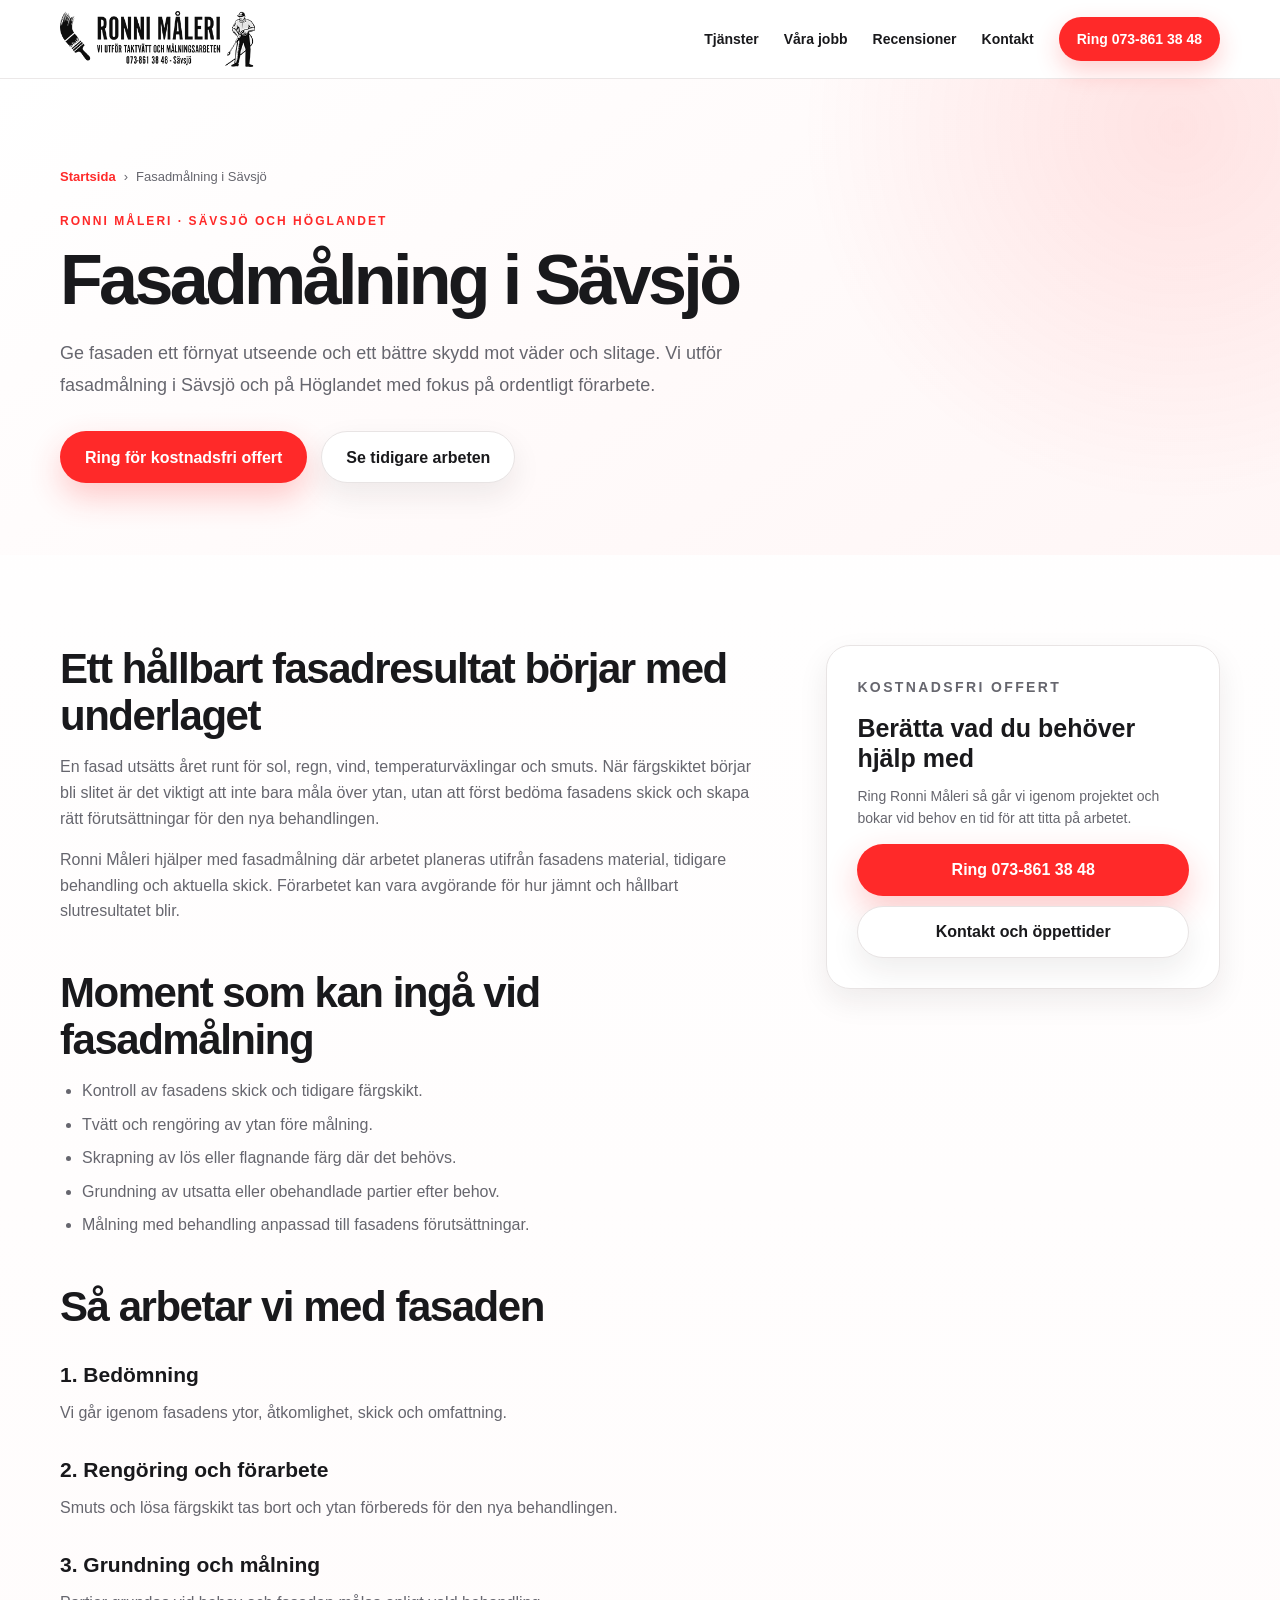
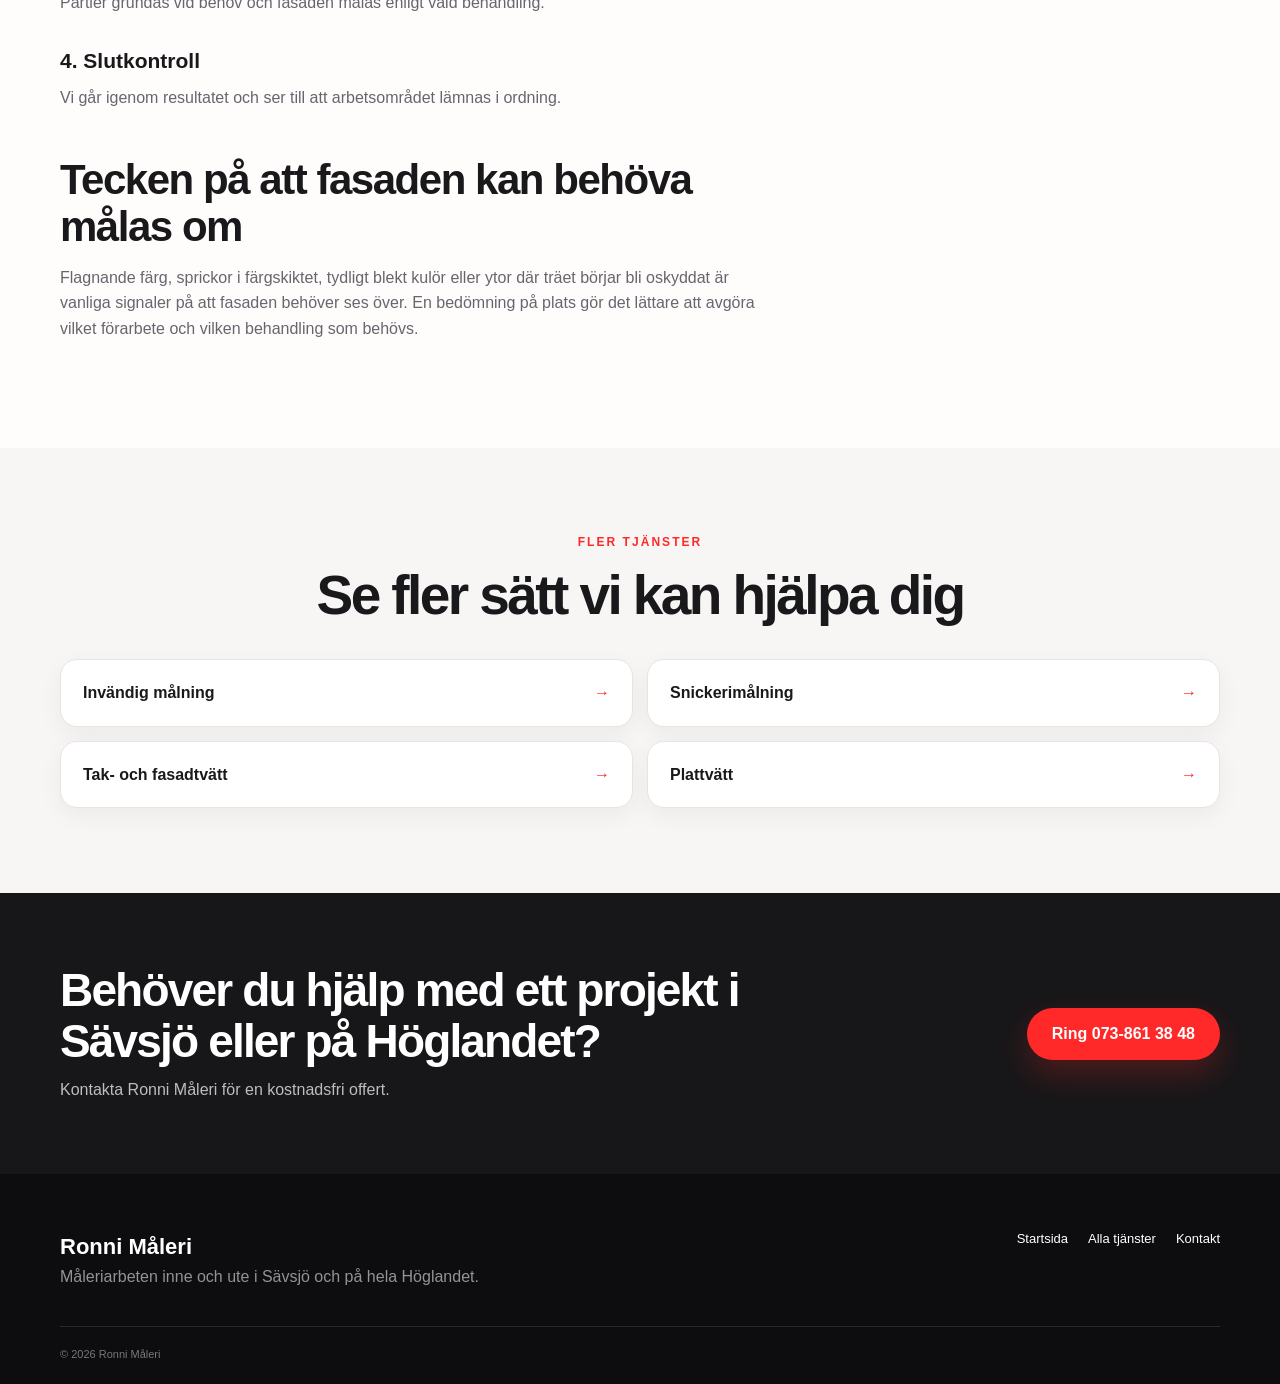
==== fasadmalning/index.html @ f9084029 "Add files via upload" ====
<!DOCTYPE html>
<html lang="sv">
<head>
  <meta charset="UTF-8">
  <meta name="viewport" content="width=device-width, initial-scale=1.0">
  <title>Fasadmålning i Sävsjö | Ronni Måleri</title>
  <meta name="description" content="Fasadmålning i Sävsjö och på Höglandet. Ronni Måleri hjälper med tvätt, skrapning, grundning och målning av fasader. Kontakta oss för gratis offert.">
  <link rel="canonical" href="https://ronnimaleri.se/fasadmalning/">
  <meta name="theme-color" content="#FF2929">
  <meta property="og:type" content="website">
  <meta property="og:locale" content="sv_SE">
  <meta property="og:title" content="Fasadmålning i Sävsjö | Ronni Måleri">
  <meta property="og:description" content="Fasadmålning i Sävsjö och på Höglandet. Ronni Måleri hjälper med tvätt, skrapning, grundning och målning av fasader. Kontakta oss för gratis offert.">
  <meta property="og:url" content="https://ronnimaleri.se/fasadmalning/">
  <link rel="icon" href="/favicon.svg" type="image/svg+xml">
  <link rel="shortcut icon" href="/favicon.svg">
  <link rel="stylesheet" href="/styles.css">

  <script type="application/ld+json">
  {
    "@context": "https://schema.org",
    "@graph": [
      {
        "@type": "HousePainter",
        "@id": "https://ronnimaleri.se/#business",
        "name": "Ronni Måleri",
        "url": "https://ronnimaleri.se/",
        "telephone": "+46738613848",
        "address": {
          "@type": "PostalAddress",
          "streetAddress": "Sandsjövägen 4",
          "postalCode": "576 36",
          "addressLocality": "Sävsjö",
          "addressCountry": "SE"
        }
      },
      {
        "@type": "BreadcrumbList",
        "itemListElement": [
          {"@type": "ListItem", "position": 1, "name": "Startsida", "item": "https://ronnimaleri.se/"},
          {"@type": "ListItem", "position": 2, "name": "Fasadmålning i Sävsjö", "item": "https://ronnimaleri.se/fasadmalning/"}
        ]
      }
    ]
  }
  </script>
</head>
<body class="service-page">
  <header class="header">
    <div class="container nav">
      <a class="logo" href="/" aria-label="Ronni Måleri startsida"><img src="/logo.png" alt="Ronni Måleri logotyp"></a>
      <button class="menu-button" type="button" aria-label="Öppna meny" aria-expanded="false"><span></span><span></span><span></span></button>
      <nav class="menu" aria-label="Huvudmeny">
        <a href="/#tjanster">Tjänster</a>
        <a href="/#galleri">Våra jobb</a>
        <a href="/#recensioner">Recensioner</a>
        <a href="/#kontakt">Kontakt</a>
        <a class="nav-button" href="tel:+46738613848">Ring 073-861 38 48</a>
      </nav>
    </div>
  </header>

  <main>
    <section class="service-hero">
      <div class="container">
        <nav class="breadcrumbs" aria-label="Brödsmulor"><a href="/">Startsida</a><span>›</span><span>Fasadmålning i Sävsjö</span></nav>
        <p class="overline">Ronni Måleri · Sävsjö och Höglandet</p>
        <h1>Fasadmålning i Sävsjö</h1>
        <p class="lead">Ge fasaden ett förnyat utseende och ett bättre skydd mot väder och slitage. Vi utför fasadmålning i Sävsjö och på Höglandet med fokus på ordentligt förarbete.</p>
        <div class="service-hero-actions">
          <a class="button primary" href="tel:+46738613848">Ring för kostnadsfri offert</a>
          <a class="button secondary" href="/#galleri">Se tidigare arbeten</a>
        </div>
      </div>
    </section>

    <section class="service-content">
      <div class="container service-content-grid">
        <article class="service-article">
          <h2>Ett hållbart fasadresultat börjar med underlaget</h2>
          <p>En fasad utsätts året runt för sol, regn, vind, temperaturväxlingar och smuts. När färgskiktet börjar bli slitet är det viktigt att inte bara måla över ytan, utan att först bedöma fasadens skick och skapa rätt förutsättningar för den nya behandlingen.</p><p>Ronni Måleri hjälper med fasadmålning där arbetet planeras utifrån fasadens material, tidigare behandling och aktuella skick. Förarbetet kan vara avgörande för hur jämnt och hållbart slutresultatet blir.</p>

          <h2>Moment som kan ingå vid fasadmålning</h2>
          <ul><li>Kontroll av fasadens skick och tidigare färgskikt.</li><li>Tvätt och rengöring av ytan före målning.</li><li>Skrapning av lös eller flagnande färg där det behövs.</li><li>Grundning av utsatta eller obehandlade partier efter behov.</li><li>Målning med behandling anpassad till fasadens förutsättningar.</li></ul>

          <h2>Så arbetar vi med fasaden</h2>
          <h3>1. Bedömning</h3><p>Vi går igenom fasadens ytor, åtkomlighet, skick och omfattning.</p><h3>2. Rengöring och förarbete</h3><p>Smuts och lösa färgskikt tas bort och ytan förbereds för den nya behandlingen.</p><h3>3. Grundning och målning</h3><p>Partier grundas vid behov och fasaden målas enligt vald behandling.</p><h3>4. Slutkontroll</h3><p>Vi går igenom resultatet och ser till att arbetsområdet lämnas i ordning.</p>

          <h2>Tecken på att fasaden kan behöva målas om</h2>
          <p>Flagnande färg, sprickor i färgskiktet, tydligt blekt kulör eller ytor där träet börjar bli oskyddat är vanliga signaler på att fasaden behöver ses över. En bedömning på plats gör det lättare att avgöra vilket förarbete och vilken behandling som behövs.</p>
        </article>

        <aside class="service-aside">
          <p class="overline">Kostnadsfri offert</p>
          <h2>Berätta vad du behöver hjälp med</h2>
          <p>Ring Ronni Måleri så går vi igenom projektet och bokar vid behov en tid för att titta på arbetet.</p>
          <a class="button primary full" href="tel:+46738613848">Ring 073-861 38 48</a>
          <a class="button secondary full" href="/#kontakt">Kontakt och öppettider</a>
        </aside>
      </div>
    </section>

    <section class="related-services">
      <div class="container">
        <div class="section-heading">
          <p class="overline">Fler tjänster</p>
          <h2>Se fler sätt vi kan hjälpa dig</h2>
        </div>
        <div class="related-grid"><a class="related-link" href="/invandig-malning/"><span>Invändig målning</span><span>→</span></a><a class="related-link" href="/snickerimalning/"><span>Snickerimålning</span><span>→</span></a><a class="related-link" href="/tak-fasadtvatt/"><span>Tak- och fasadtvätt</span><span>→</span></a><a class="related-link" href="/plattvatt/"><span>Plattvätt</span><span>→</span></a></div>
      </div>
    </section>

    <section class="service-contact-strip">
      <div class="container">
        <div><h2>Behöver du hjälp med ett projekt i Sävsjö eller på Höglandet?</h2><p>Kontakta Ronni Måleri för en kostnadsfri offert.</p></div>
        <a class="button primary" href="tel:+46738613848">Ring 073-861 38 48</a>
      </div>
    </section>
  </main>

  <footer>
    <div class="container footer-content">
      <div><strong>Ronni Måleri</strong><p>Måleriarbeten inne och ute i Sävsjö och på hela Höglandet.</p></div>
      <div class="footer-links"><a href="/">Startsida</a><a href="/#tjanster">Alla tjänster</a><a href="/#kontakt">Kontakt</a></div>
    </div>
    <div class="container copyright">© <span id="year"></span> Ronni Måleri</div>
  </footer>

  <script src="/script.js"></script>
</body>
</html>
---- styles.css ----
/* =========================================================
   RONNI MÅLERI – STYLES.CSS
   ========================================================= */


/* =========================================================
   VARIABLES
   ========================================================= */

:root {
  --red: #ff2929;
  --red-dark: #d91515;
  --red-darker: #a90e0e;
  --red-light: #ffe8e8;
  --red-soft: #fff5f5;

  --black: #19191c;
  --gray: #66666e;
  --light: #f7f6f5;
  --white: #ffffff;
  --border: #e8e4e4;

  --facebook: #1877f2;
  --facebook-dark: #0d65d9;

  --container: 1160px;

  --radius-small: 14px;
  --radius-medium: 22px;
  --radius-large: 34px;

  --shadow-small: 0 12px 30px rgba(43, 20, 20, 0.08);
  --shadow-large: 0 26px 70px rgba(55, 15, 15, 0.14);
}


/* =========================================================
   BASE STYLES
   ========================================================= */

* {
  box-sizing: border-box;
}

html {
  scroll-behavior: smooth;
  scroll-padding-top: 90px;
}

body {
  margin: 0;
  color: var(--black);
  background: var(--white);
  font-family:
    Inter,
    "Segoe UI",
    Arial,
    Helvetica,
    sans-serif;
  line-height: 1.6;
  -webkit-font-smoothing: antialiased;
  text-rendering: optimizeLegibility;
}

body.no-scroll {
  overflow: hidden;
}

img {
  display: block;
  width: 100%;
}

a {
  color: inherit;
  text-decoration: none;
}

button,
input,
textarea,
select {
  font: inherit;
}

button {
  cursor: pointer;
}

h1,
h2,
h3,
p {
  margin-top: 0;
}

.container {
  width: min(calc(100% - 40px), var(--container));
  margin-right: auto;
  margin-left: auto;
}


/* =========================================================
   HEADER
   ========================================================= */

.header {
  position: sticky;
  top: 0;
  z-index: 1000;
  border-bottom: 1px solid rgba(232, 228, 228, 0.85);
  background: rgba(255, 255, 255, 0.94);
  backdrop-filter: blur(16px);
}

.nav {
  min-height: 78px;
  display: flex;
  align-items: center;
  justify-content: space-between;
  gap: 30px;
}

.logo {
  display: inline-flex;
  align-items: center;
  flex-shrink: 0;
}

.logo img {
  display: block;
  width: auto;
  height: 56px;
  max-width: 220px;
  object-fit: contain;
}

.menu {
  display: flex;
  align-items: center;
  gap: 25px;
}

.menu > a {
  font-size: 14px;
  font-weight: 700;
  transition: color 0.2s ease;
}

.menu > a:not(.nav-button):hover {
  color: var(--red);
}

.nav-button {
  padding: 11px 18px;
  border-radius: 999px;
  color: var(--white);
  background: var(--red);
  box-shadow: 0 10px 25px rgba(255, 41, 41, 0.22);
  transition:
    transform 0.2s ease,
    background 0.2s ease,
    box-shadow 0.2s ease;
}

.nav-button:hover {
  transform: translateY(-2px);
  background: var(--red-dark);
  box-shadow: 0 14px 28px rgba(217, 21, 21, 0.28);
}

.menu-button {
  display: none;
  padding: 8px;
  border: 0;
  background: transparent;
}

.menu-button span {
  width: 27px;
  height: 2px;
  display: block;
  margin: 5px 0;
  background: var(--black);
  transition:
    transform 0.25s ease,
    opacity 0.25s ease;
}


/* =========================================================
   SHARED COMPONENTS
   ========================================================= */

.overline {
  margin-bottom: 14px;
  color: var(--red);
  font-size: 12px;
  font-weight: 900;
  letter-spacing: 0.17em;
  text-transform: uppercase;
}

.overline.light {
  color: #ffaaaa;
}

.button {
  min-height: 52px;
  display: inline-flex;
  align-items: center;
  justify-content: center;
  padding: 0 24px;
  border: 1px solid transparent;
  border-radius: 999px;
  font-weight: 800;
  text-align: center;
  transition:
    transform 0.2s ease,
    background 0.2s ease,
    border-color 0.2s ease,
    color 0.2s ease,
    box-shadow 0.2s ease;
}

.button:hover {
  transform: translateY(-2px);
}

.button.primary {
  color: var(--white);
  background: var(--red);
  box-shadow: 0 14px 32px rgba(255, 41, 41, 0.24);
}

.button.primary:hover {
  background: var(--red-dark);
  box-shadow: 0 18px 36px rgba(217, 21, 21, 0.3);
}

.button.secondary {
  color: var(--black);
  border-color: var(--border);
  background: var(--white);
  box-shadow: var(--shadow-small);
}

.button.secondary:hover {
  color: var(--red);
  border-color: var(--red);
}

.button.full {
  width: 100%;
}


/* =========================================================
   HERO
   ========================================================= */

.hero {
  position: relative;
  overflow: hidden;
  padding: 105px 0 90px;
  background:
    radial-gradient(
      circle at 90% 5%,
      rgba(255, 41, 41, 0.11),
      transparent 32%
    ),
    radial-gradient(
      circle at 5% 90%,
      rgba(255, 41, 41, 0.06),
      transparent 28%
    ),
    linear-gradient(
      145deg,
      #ffffff 0%,
      #fff6f6 100%
    );
}

.hero-layout {
  position: relative;
  z-index: 1;
  display: grid;
  grid-template-columns: 1fr;
  gap: 60px;
}

.hero-text {
  width: 100%;
  max-width: 980px;
  margin: 0 auto;
  text-align: center;
}

.hero h1 {
  max-width: 980px;
  margin-right: auto;
  margin-bottom: 28px;
  margin-left: auto;
  font-size: clamp(50px, 6.8vw, 84px);
  font-weight: 800;
  line-height: 0.99;
  letter-spacing: -0.058em;
}

.hero h1 span {
  color: var(--red);
}

.intro {
  max-width: 720px;
  margin-right: auto;
  margin-bottom: 0;
  margin-left: auto;
  color: var(--gray);
  font-size: 18px;
  line-height: 1.75;
}

.hero-buttons {
  display: flex;
  flex-wrap: wrap;
  justify-content: center;
  gap: 14px;
  margin-top: 34px;
}


/* =========================================================
   HERO INFORMATION CARD
   ========================================================= */

.hero-info-card {
  position: relative;
  width: 100%;
  max-width: 1080px;
  display: grid;
  grid-template-columns: 0.9fr 1.1fr;
  align-items: stretch;
  gap: 0;
  margin: 0 auto;
  padding: 0;
  overflow: hidden;
  border: 1px solid var(--border);
  border-radius: 28px;
  color: var(--black);
  background: var(--white);
  box-shadow: 0 28px 70px rgba(40, 20, 20, 0.12);
}

.hero-info-card::before,
.hero-info-card::after {
  display: none;
}


/* Left red panel */

.hero-info-content {
  position: relative;
  display: flex;
  flex-direction: column;
  justify-content: center;
  overflow: hidden;
  padding: 58px 52px;
  color: var(--white);
  background:
    radial-gradient(
      circle at 15% 15%,
      rgba(255, 255, 255, 0.16),
      transparent 28%
    ),
    linear-gradient(
      145deg,
      var(--red),
      var(--red-dark)
    );
}

.hero-info-content::after {
  content: "";
  position: absolute;
  right: -38px;
  bottom: -38px;
  width: 150px;
  height: 150px;
  border: 1px solid rgba(255, 255, 255, 0.16);
  border-radius: 50%;
}

.hero-info-small {
  position: relative;
  z-index: 1;
  display: inline-flex;
  width: fit-content;
  margin-bottom: 20px;
  padding: 8px 13px;
  border: 1px solid rgba(255, 255, 255, 0.24);
  border-radius: 999px;
  color: var(--white);
  background: rgba(255, 255, 255, 0.1);
  font-size: 10px;
  font-weight: 900;
  letter-spacing: 0.18em;
  text-transform: uppercase;
}

.hero-info-content h2 {
  position: relative;
  z-index: 1;
  max-width: 460px;
  margin-bottom: 22px;
  color: var(--white);
  font-size: clamp(34px, 4vw, 48px);
  font-weight: 800;
  line-height: 1.05;
  letter-spacing: -0.045em;
}

.hero-info-content > p:last-child {
  position: relative;
  z-index: 1;
  max-width: 470px;
  margin-bottom: 0;
  color: rgba(255, 255, 255, 0.82);
  font-size: 15px;
  line-height: 1.75;
}


/* Right process list */

.hero-process {
  position: relative;
  display: grid;
  align-content: center;
  gap: 0;
  padding: 42px 48px;
  background: var(--white);
}

.hero-process::before {
  content: "";
  position: absolute;
  top: 78px;
  bottom: 78px;
  left: 73px;
  width: 2px;
  background: var(--red-light);
}

.hero-process article {
  position: relative;
  z-index: 1;
  display: grid;
  grid-template-columns: 52px minmax(0, 1fr);
  align-items: center;
  gap: 20px;
  padding: 22px 0;
  border: 0;
  border-bottom: 1px solid var(--border);
  border-radius: 0;
  background: transparent;
  box-shadow: none;
  transition: transform 0.2s ease;
}

.hero-process article:last-child {
  border-bottom: 0;
}

.hero-process article:hover {
  transform: translateX(6px);
}

.hero-process article > span {
  width: 52px;
  height: 52px;
  display: grid;
  place-items: center;
  border: 6px solid var(--white);
  border-radius: 50%;
  color: var(--white);
  background: var(--red);
  box-shadow: 0 0 0 1px var(--red-light);
  font-size: 12px;
  font-weight: 900;
}

.hero-process h3 {
  margin-bottom: 4px;
  color: var(--black);
  font-size: 19px;
  font-weight: 800;
}

.hero-process p {
  margin-bottom: 0;
  color: var(--gray);
  font-size: 14px;
  line-height: 1.6;
}


/* =========================================================
   GENERAL SECTIONS
   ========================================================= */

.section {
  padding: 105px 0;
}

.section-heading {
  max-width: 720px;
  margin: 0 auto 48px;
  text-align: center;
}

.section-heading h2,
.contact-content h2 {
  margin-bottom: 18px;
  font-size: clamp(36px, 4.5vw, 55px);
  font-weight: 800;
  line-height: 1.08;
  letter-spacing: -0.047em;
}

.section-heading > p:last-child {
  margin-bottom: 0;
  color: var(--gray);
}


/* =========================================================
   SERVICES – LIGHT DESIGN
   ========================================================= */

.services {
  position: relative;
  overflow: hidden;
  background:
    linear-gradient(
      180deg,
      #ffffff 0%,
      #fffafa 100%
    );
}

.services-shell {
  position: relative;
  isolation: isolate;
  overflow: hidden;
  padding: 68px;
  border: 1px solid var(--border);
  border-radius: 34px;
  color: var(--black);
  background:
    radial-gradient(
      circle at 100% 0%,
      rgba(255, 41, 41, 0.1),
      transparent 31%
    ),
    radial-gradient(
      circle at 0% 100%,
      rgba(255, 41, 41, 0.045),
      transparent 34%
    ),
    linear-gradient(
      145deg,
      #fff9f9 0%,
      #ffffff 55%,
      #fffafa 100%
    );
  box-shadow: 0 28px 75px rgba(55, 20, 20, 0.1);
}

.services-shell::before {
  content: "";
  position: absolute;
  z-index: -1;
  top: -155px;
  right: -125px;
  width: 360px;
  height: 360px;
  border: 1px solid rgba(255, 41, 41, 0.12);
  border-radius: 50%;
}

.services-shell::after {
  content: "";
  position: absolute;
  z-index: -1;
  bottom: -180px;
  left: -150px;
  width: 360px;
  height: 360px;
  border-radius: 50%;
  background: rgba(255, 41, 41, 0.035);
}


/* Services heading */

.services-heading {
  position: relative;
  z-index: 1;
  max-width: none;
  display: grid;
  grid-template-columns: 1fr 0.72fr;
  align-items: end;
  gap: 55px;
  margin: 0 0 48px;
  padding: 0 0 32px;
  border-bottom: 1px solid var(--border);
  text-align: left;
}

.services-heading::before {
  content: "";
  position: absolute;
  bottom: -1px;
  left: 0;
  width: 100px;
  height: 3px;
  border-radius: 999px;
  background: var(--red);
}

.services-heading .overline {
  margin-bottom: 13px;
  color: var(--red);
}

.services-heading h2 {
  max-width: 670px;
  margin-bottom: 0;
  color: var(--black);
}

.services-heading > p:last-child {
  max-width: 450px;
  margin-bottom: 4px;
  color: var(--gray);
  font-size: 15px;
  line-height: 1.75;
}


/* Services grid */

.service-grid {
  position: relative;
  z-index: 1;
  display: grid;
  grid-template-columns: repeat(2, minmax(0, 1fr));
  align-items: stretch;
  gap: 16px;
}

.service-card:nth-child(1),
.service-card:nth-child(2),
.service-card:nth-child(3),
.service-card:nth-child(4),
.service-card:nth-child(5),
.service-card:nth-child(6) {
  grid-column: auto;
}


/* All service cards */

.service-card,
.service-card.featured {
  position: relative;
  min-width: 0;
  min-height: 175px;
  display: grid;
  grid-template-columns: 58px minmax(0, 1fr);
  grid-template-rows: auto auto;
  align-content: center;
  column-gap: 21px;
  overflow: hidden;
  padding: 29px;
  border: 1px solid var(--border);
  border-radius: 19px;
  color: var(--black);
  background: rgba(255, 255, 255, 0.96);
  box-shadow:
    0 12px 30px rgba(55, 20, 20, 0.07),
    inset 0 1px 0 rgba(255, 255, 255, 0.9);
  transition:
    transform 0.25s ease,
    border-color 0.25s ease,
    box-shadow 0.25s ease,
    background 0.25s ease;
}


/* Red line on the left */

.service-card::before,
.service-card.featured::before {
  content: "";
  position: absolute;
  top: 20px;
  bottom: 20px;
  left: 0;
  width: 4px;
  height: auto;
  display: block;
  border-radius: 0 999px 999px 0;
  background: var(--red);
  transform: none;
  transition:
    width 0.25s ease,
    top 0.25s ease,
    bottom 0.25s ease;
}


/* No symbol in the top-right corner */

.service-card::after,
.service-card.featured::after {
  content: none;
  display: none;
}


/* Hover */

.service-card:hover,
.service-card.featured:hover {
  transform: translateY(-5px);
  border-color: rgba(255, 41, 41, 0.42);
  color: var(--black);
  background: var(--white);
  box-shadow:
    0 20px 42px rgba(55, 20, 20, 0.13),
    inset 0 1px 0 rgba(255, 255, 255, 0.9);
}

.service-card:hover::before,
.service-card.featured:hover::before {
  top: 0;
  bottom: 0;
  width: 6px;
}


/* Service number */

.number,
.featured .number,
.service-card.featured .number {
  position: relative;
  z-index: 2;
  top: auto;
  left: auto;
  grid-column: 1;
  grid-row: 1 / span 2;
  width: 58px;
  height: 58px;
  display: grid;
  place-items: center;
  align-self: center;
  margin: 0;
  padding: 0;
  border: 1px solid rgba(255, 41, 41, 0.15);
  border-radius: 17px;
  color: var(--red);
  background:
    linear-gradient(
      145deg,
      var(--red-soft),
      var(--red-light)
    );
  box-shadow: none;
  font-size: 13px;
  font-weight: 900;
  letter-spacing: 0;
}


/* Service text */

.service-card h3,
.service-card.featured h3 {
  position: relative;
  z-index: 2;
  grid-column: 2;
  grid-row: 1;
  max-width: none;
  margin: 0 0 7px;
  color: var(--black);
  font-size: 21px;
  font-weight: 800;
  line-height: 1.25;
  letter-spacing: -0.02em;
}

.service-card p,
.service-card.featured p {
  position: relative;
  z-index: 2;
  grid-column: 2;
  grid-row: 2;
  max-width: none;
  margin: 0;
  padding: 0;
  color: var(--gray);
  font-size: 14px;
  line-height: 1.65;
}


/* =========================================================
   GALLERY
   ========================================================= */

.gallery-section {
  background: var(--light);
}

.gallery-heading {
  max-width: none;
  display: grid;
  grid-template-columns: 1fr 0.65fr;
  align-items: end;
  gap: 55px;
  text-align: left;
}

.gallery-heading h2 {
  margin-bottom: 0;
}

.gallery-heading > p:last-child {
  max-width: 430px;
  margin-bottom: 5px;
}

.gallery {
  display: grid;
  grid-template-columns: 1.2fr 0.8fr 0.8fr;
  grid-template-rows: repeat(2, 280px);
  gap: 18px;
}

.gallery-item {
  position: relative;
  overflow: hidden;
  padding: 0;
  border: 0;
  border-radius: 22px;
  background: #dddddd;
  text-align: left;
  box-shadow: var(--shadow-small);
}

.gallery-item.large {
  grid-row: 1 / span 2;
}

.gallery-item::after {
  content: "";
  position: absolute;
  inset: 0;
  background:
    linear-gradient(
      to top,
      rgba(16, 6, 7, 0.85),
      transparent 60%
    );
}

.gallery-item img {
  height: 100%;
  object-fit: cover;
  transition: transform 0.45s ease;
}

.gallery-item:hover img {
  transform: scale(1.05);
}

.gallery-item > span {
  position: absolute;
  right: 24px;
  bottom: 22px;
  left: 24px;
  z-index: 2;
  color: var(--white);
  font-size: 20px;
  font-weight: 800;
}

.gallery-item small {
  display: block;
  margin-bottom: 3px;
  color: #ffb5b5;
  font-size: 10px;
  letter-spacing: 0.13em;
  text-transform: uppercase;
}

.facebook-gallery-button {
  display: inline-flex;
  margin-top: 23px;
  color: var(--red);
  font-weight: 800;
  transition:
    color 0.2s ease,
    transform 0.2s ease;
}

.facebook-gallery-button:hover {
  color: var(--red-dark);
  transform: translateX(3px);
}


/* =========================================================
   GOOGLE REVIEWS
   ========================================================= */

.reviews-section {
  background:
    radial-gradient(
      circle at 50% 0%,
      rgba(255, 41, 41, 0.05),
      transparent 28%
    ),
    var(--white);
}

.reviews-single {
  width: 100%;
}

.social-card {
  min-width: 0;
  padding: 34px;
  border: 1px solid var(--border);
  border-radius: 28px;
  background: var(--white);
  box-shadow: 0 18px 50px rgba(37, 18, 22, 0.09);
}

.google-card {
  width: 100%;
  max-width: var(--container);
  margin: 0 auto;
}

.social-top {
  display: grid;
  grid-template-columns: 54px minmax(0, 1fr);
  align-items: center;
  gap: 16px;
}

.social-top h3 {
  margin-bottom: 4px;
  font-size: 22px;
}

.social-top p {
  margin-bottom: 0;
  color: var(--gray);
  font-size: 14px;
}

.google-logo {
  width: 54px;
  height: 54px;
  display: grid;
  place-items: center;
  border: 1px solid var(--border);
  border-radius: 16px;
  color: #4285f4;
  background: var(--white);
  box-shadow: 0 8px 22px rgba(30, 50, 90, 0.08);
  font-size: 28px;
  font-weight: 900;
}

.google-reviews-widget {
  width: 100%;
  min-height: 320px;
  margin: 28px 0;
  overflow: hidden;
  border: 1px solid var(--border);
  border-radius: 20px;
  background: var(--light);
}

.google-reviews-widget > div {
  width: 100%;
  min-height: 320px;
}

.google-reviews-widget iframe {
  width: 100% !important;
  max-width: 100% !important;
  min-height: 320px !important;
  display: block !important;
  border: 0 !important;
}


/* =========================================================
   CONTACT
   ========================================================= */

.contact-section {
  position: relative;
  overflow: hidden;
  padding: 105px 0;
  color: var(--white);
  background:
    radial-gradient(
      circle at 100% 0%,
      rgba(255, 41, 41, 0.2),
      transparent 32%
    ),
    #171719;
}

.contact-grid {
  position: relative;
  z-index: 1;
  display: grid;
  grid-template-columns: 0.82fr 1.18fr;
  align-items: center;
  gap: 75px;
}

.contact-content > p:not(.overline) {
  max-width: 580px;
  color: #bcbcc2;
}

.contact-phone {
  display: inline-grid;
  margin: 21px 0 30px;
}

.contact-phone small {
  color: #aaaab0;
  font-size: 12px;
}

.contact-phone strong {
  color: #ff9d9d;
  font-size: 32px;
  line-height: 1.2;
  transition: color 0.2s ease;
}

.contact-phone:hover strong {
  color: var(--white);
}


/* Facebook in contact section */

.contact-social {
  width: 100%;
  max-width: 440px;
  margin-bottom: 32px;
}

.contact-social > p {
  margin-bottom: 11px;
  color: #aaaab0;
  font-size: 13px;
}

.facebook-contact-link {
  display: grid;
  grid-template-columns: 48px minmax(0, 1fr) auto;
  align-items: center;
  gap: 14px;
  padding: 14px 16px;
  border: 1px solid rgba(24, 119, 242, 0.38);
  border-radius: 17px;
  color: var(--white);
  background: rgba(24, 119, 242, 0.12);
  transition:
    transform 0.2s ease,
    border-color 0.2s ease,
    background 0.2s ease,
    box-shadow 0.2s ease;
}

.facebook-contact-link:hover {
  transform: translateY(-2px);
  border-color: rgba(24, 119, 242, 0.75);
  background: rgba(24, 119, 242, 0.2);
  box-shadow: 0 14px 30px rgba(0, 60, 150, 0.18);
}

.facebook-contact-icon {
  width: 48px;
  height: 48px;
  display: grid;
  place-items: center;
  border-radius: 14px;
  color: var(--white);
  background: var(--facebook);
  box-shadow: 0 8px 20px rgba(24, 119, 242, 0.3);
}

.facebook-contact-icon svg {
  display: block;
  width: 25px;
  height: 25px;
}

.facebook-contact-link small,
.facebook-contact-link strong {
  display: block;
}

.facebook-contact-link small {
  margin-bottom: 2px;
  color: #aebbd0;
  font-size: 11px;
  letter-spacing: 0.06em;
  text-transform: uppercase;
}

.facebook-contact-link strong {
  color: var(--white);
  font-size: 15px;
}

.facebook-contact-arrow {
  color: #91bdf8;
  font-size: 22px;
  font-weight: 700;
  transition: transform 0.2s ease;
}

.facebook-contact-link:hover .facebook-contact-arrow {
  transform: translateX(4px);
}


/* Opening hours */

.hours {
  max-width: 440px;
  padding-top: 23px;
  border-top: 1px solid #36363b;
}

.hours h3 {
  margin-bottom: 13px;
}

.hours div {
  display: flex;
  justify-content: space-between;
  gap: 20px;
  padding: 6px 0;
  color: #bcbcc2;
  font-size: 13px;
}

.hours strong {
  color: var(--white);
}


/* Map */

.map-card {
  overflow: hidden;
  border-radius: 29px;
  background: var(--white);
  box-shadow: var(--shadow-large);
}

.map-card iframe {
  width: 100%;
  height: 400px;
  display: block;
  border: 0;
}

.map-address {
  display: flex;
  align-items: center;
  gap: 15px;
  padding: 22px 26px;
  color: var(--black);
}

.map-address > span {
  width: 46px;
  height: 46px;
  flex: 0 0 auto;
  display: grid;
  place-items: center;
  border-radius: 13px;
  color: var(--red);
  background: var(--red-light);
  font-size: 20px;
}

.map-address small,
.map-address strong {
  display: block;
}

.map-address small {
  color: var(--gray);
  font-size: 11px;
  text-transform: uppercase;
}

.map-address p {
  margin-bottom: 0;
  color: var(--gray);
}


/* =========================================================
   FOOTER
   ========================================================= */

footer {
  padding: 55px 0 20px;
  color: var(--white);
  background: #0d0d0f;
}

.footer-content {
  display: flex;
  align-items: flex-start;
  justify-content: space-between;
  gap: 40px;
}

.footer-content strong {
  font-size: 22px;
}

.footer-content p {
  max-width: 500px;
  margin-bottom: 0;
  color: #929298;
}

.footer-links {
  display: flex;
  flex-wrap: wrap;
  gap: 20px;
  font-size: 13px;
}

.footer-links a {
  transition: color 0.2s ease;
}

.footer-links a:hover {
  color: #ff9c9c;
}

.copyright {
  margin-top: 36px;
  padding-top: 19px;
  border-top: 1px solid #29292d;
  color: #77777d;
  font-size: 11px;
}


/* =========================================================
   LIGHTBOX
   ========================================================= */

.lightbox {
  position: fixed;
  inset: 0;
  z-index: 5000;
  display: none;
  align-items: center;
  justify-content: center;
  padding: 35px;
  background: rgba(10, 5, 6, 0.95);
}

.lightbox.open {
  display: flex;
}

.lightbox img {
  width: auto;
  max-width: 1050px;
  max-height: 82vh;
  object-fit: contain;
  border-radius: 14px;
}

.lightbox p {
  position: absolute;
  right: 30px;
  bottom: 18px;
  left: 30px;
  margin: 0;
  color: var(--white);
  text-align: center;
  font-weight: 800;
}

.lightbox-close {
  position: absolute;
  top: 18px;
  right: 24px;
  width: 48px;
  height: 48px;
  border: 0;
  border-radius: 50%;
  color: var(--white);
  background: rgba(255, 255, 255, 0.12);
  font-size: 32px;
  transition: background 0.2s ease;
}

.lightbox-close:hover {
  background: rgba(255, 255, 255, 0.22);
}


/* =========================================================
   TABLET
   ========================================================= */

@media (max-width: 960px) {
  .menu-button {
    display: block;
  }

  .menu {
    position: fixed;
    top: 78px;
    right: 18px;
    left: 18px;
    display: grid;
    gap: 0;
    padding: 14px;
    border: 1px solid var(--border);
    border-radius: 18px;
    background: var(--white);
    box-shadow: var(--shadow-large);
    opacity: 0;
    visibility: hidden;
    transform: translateY(-16px);
    transition:
      opacity 0.25s ease,
      visibility 0.25s ease,
      transform 0.25s ease;
  }

  .menu.open {
    opacity: 1;
    visibility: visible;
    transform: translateY(0);
  }

  .menu > a {
    padding: 12px 14px;
  }

  .nav-button {
    margin-top: 7px;
    text-align: center;
  }

  .hero-info-card {
    grid-template-columns: 1fr;
  }

  .hero-info-content {
    padding: 48px;
  }

  .hero-process {
    padding: 30px 48px 38px;
  }

  .services-shell {
    padding: 50px;
  }

  .services-heading {
    grid-template-columns: 1fr;
    gap: 17px;
  }

  .services-heading > p:last-child {
    max-width: 640px;
    margin-bottom: 0;
  }

  .service-grid {
    grid-template-columns: 1fr;
  }

  .service-card,
  .service-card.featured {
    min-height: 165px;
  }

  .gallery-heading {
    grid-template-columns: 1fr;
    gap: 16px;
  }

  .gallery {
    grid-template-columns: repeat(2, minmax(0, 1fr));
    grid-template-rows: 390px 240px 240px;
  }

  .gallery-item.large {
    grid-column: 1 / span 2;
    grid-row: auto;
  }

  .contact-grid {
    grid-template-columns: 1fr;
    gap: 55px;
  }

  .contact-content {
    max-width: 720px;
  }
}


/* =========================================================
   MOBILE
   ========================================================= */

@media (max-width: 680px) {
  .container {
    width: min(calc(100% - 28px), var(--container));
  }

  .section,
  .contact-section {
    padding: 78px 0;
  }

  .hero {
    padding: 70px 0;
  }

  .hero-layout {
    gap: 42px;
  }

  .hero h1 {
    font-size: clamp(45px, 14vw, 68px);
  }

  .intro {
    font-size: 16px;
  }

  .hero-info-card {
    border-radius: 23px;
  }

  .hero-info-content {
    padding: 36px 25px;
  }

  .hero-info-content h2 {
    font-size: 35px;
  }

  .hero-process {
    padding: 20px 25px 27px;
  }

  .hero-process::before {
    top: 54px;
    bottom: 54px;
    left: 49px;
  }

  .hero-process article {
    grid-template-columns: 48px minmax(0, 1fr);
    gap: 15px;
    padding: 18px 0;
  }

  .hero-process article > span {
    width: 48px;
    height: 48px;
  }

  .services-shell {
    padding: 39px 22px;
    border-radius: 26px;
  }

  .services-heading {
    margin-bottom: 34px;
    padding-bottom: 26px;
  }

  .service-grid {
    grid-template-columns: 1fr;
    gap: 13px;
  }

  .service-card,
  .service-card.featured {
    min-height: auto;
    grid-template-columns: 50px minmax(0, 1fr);
    column-gap: 16px;
    padding: 24px 22px;
    border-radius: 17px;
  }

  .number,
  .featured .number,
  .service-card.featured .number {
    width: 50px;
    height: 50px;
    border-radius: 14px;
  }

  .service-card h3,
  .service-card.featured h3 {
    font-size: 19px;
  }

  .service-card p,
  .service-card.featured p {
    font-size: 13px;
  }

  .gallery {
    grid-template-columns: 1fr;
    grid-template-rows: repeat(5, 280px);
  }

  .gallery-item.large {
    grid-column: auto;
  }

  .social-card {
    padding: 22px;
  }

  .social-top {
    grid-template-columns: 47px minmax(0, 1fr);
  }

  .google-logo {
    width: 47px;
    height: 47px;
  }

  .google-reviews-widget,
  .google-reviews-widget > div,
  .google-reviews-widget iframe {
    min-height: 280px !important;
  }

  .map-card iframe {
    height: 320px;
  }

  .footer-content {
    display: grid;
  }

  .footer-links {
    display: grid;
    gap: 8px;
  }
}


/* =========================================================
   SMALL MOBILE
   ========================================================= */

@media (max-width: 430px) {
  .logo img {
    height: 44px;
    max-width: 170px;
  }

  .hero-buttons {
    display: grid;
  }

  .button {
    width: 100%;
  }

  .hero-info-content {
    padding: 31px 21px;
  }

  .hero-info-content h2 {
    font-size: 31px;
  }

  .hero-process {
    padding: 16px 21px 23px;
  }

  .hero-process::before {
    left: 43px;
  }

  .hero-process article {
    grid-template-columns: 44px minmax(0, 1fr);
    gap: 13px;
  }

  .hero-process article > span {
    width: 44px;
    height: 44px;
  }

  .services-shell {
    padding: 32px 17px;
  }

  .service-card,
  .service-card.featured {
    grid-template-columns: 1fr;
    grid-template-rows: auto;
    gap: 13px;
    padding: 23px 20px;
  }

  .number,
  .featured .number,
  .service-card.featured .number {
    grid-column: 1;
    grid-row: auto;
    width: 46px;
    height: 46px;
  }

  .service-card h3,
  .service-card.featured h3,
  .service-card p,
  .service-card.featured p {
    grid-column: 1;
    grid-row: auto;
  }

  .social-card {
    padding: 18px;
    border-radius: 22px;
  }

  .social-top {
    grid-template-columns: 42px minmax(0, 1fr);
    gap: 12px;
  }

  .google-logo {
    width: 42px;
    height: 42px;
    font-size: 23px;
  }

  .social-top h3 {
    font-size: 18px;
  }

  .google-reviews-widget {
    margin: 22px 0;
    border-radius: 15px;
  }

  .contact-phone strong {
    font-size: 27px;
  }

  .facebook-contact-link {
    grid-template-columns: 44px minmax(0, 1fr) auto;
    gap: 11px;
    padding: 12px;
  }

  .facebook-contact-icon {
    width: 44px;
    height: 44px;
  }

  .facebook-contact-link strong {
    font-size: 14px;
  }

  .facebook-contact-arrow {
    font-size: 19px;
  }

  .hours div {
    font-size: 12px;
  }

  .map-address {
    align-items: flex-start;
  }

  .lightbox {
    padding: 20px;
  }
}

/* =========================================================
   SEO / TJÄNSTESIDOR
   ========================================================= */

.hero .seo-heading {
  max-width: 1050px;
  font-size: clamp(44px, 5.6vw, 72px);
  line-height: 1.03;
  letter-spacing: -0.052em;
}

.hero-slogan {
  max-width: 720px;
  margin: -8px auto 18px;
  color: var(--black);
  font-size: clamp(19px, 2vw, 24px);
  font-weight: 800;
  line-height: 1.35;
}

.service-card .service-more {
  position: relative;
  z-index: 2;
  grid-column: 2;
  margin-top: 12px;
  color: var(--red);
  font-size: 13px;
  font-weight: 900;
}

.service-card:hover .service-more {
  color: var(--red-dark);
}

.service-page {
  background: linear-gradient(180deg, #ffffff 0%, #fffafa 100%);
}

.service-hero {
  padding: 88px 0 72px;
  background:
    radial-gradient(circle at 92% 10%, rgba(255, 41, 41, 0.11), transparent 30%),
    linear-gradient(145deg, #ffffff 0%, #fff6f6 100%);
}

.breadcrumbs {
  display: flex;
  flex-wrap: wrap;
  gap: 8px;
  margin-bottom: 24px;
  color: var(--gray);
  font-size: 13px;
}

.breadcrumbs a {
  color: var(--red);
  font-weight: 800;
}

.service-hero h1 {
  max-width: 900px;
  margin-bottom: 22px;
  font-size: clamp(42px, 6vw, 70px);
  font-weight: 800;
  line-height: 1.02;
  letter-spacing: -0.052em;
}

.service-hero .lead {
  max-width: 760px;
  margin-bottom: 0;
  color: var(--gray);
  font-size: 18px;
  line-height: 1.75;
}

.service-hero-actions {
  display: flex;
  flex-wrap: wrap;
  gap: 14px;
  margin-top: 30px;
}

.service-content {
  padding: 90px 0;
}

.service-content-grid {
  display: grid;
  grid-template-columns: minmax(0, 1.15fr) minmax(280px, 0.65fr);
  align-items: start;
  gap: 70px;
}

.service-article h2 {
  margin: 45px 0 15px;
  font-size: clamp(30px, 3.4vw, 42px);
  line-height: 1.12;
  letter-spacing: -0.035em;
}

.service-article h2:first-child {
  margin-top: 0;
}

.service-article h3 {
  margin: 28px 0 8px;
  font-size: 21px;
}

.service-article p,
.service-article li {
  color: var(--gray);
}

.service-article ul {
  margin: 0;
  padding-left: 22px;
}

.service-article li + li {
  margin-top: 8px;
}

.service-aside {
  position: sticky;
  top: 108px;
  padding: 30px;
  border: 1px solid var(--border);
  border-radius: 24px;
  background: var(--white);
  box-shadow: var(--shadow-small);
}

.service-aside h2 {
  margin-bottom: 12px;
  font-size: 25px;
  line-height: 1.2;
}

.service-aside p {
  color: var(--gray);
  font-size: 14px;
}

.service-aside .button + .button {
  margin-top: 10px;
}

.related-services {
  padding: 85px 0;
  background: var(--light);
}

.related-services .section-heading {
  margin-bottom: 34px;
}

.related-grid {
  display: grid;
  grid-template-columns: repeat(2, minmax(0, 1fr));
  gap: 14px;
}

.related-link {
  display: flex;
  align-items: center;
  justify-content: space-between;
  gap: 20px;
  padding: 20px 22px;
  border: 1px solid var(--border);
  border-radius: 17px;
  background: var(--white);
  font-weight: 800;
  box-shadow: 0 8px 24px rgba(55, 20, 20, 0.05);
  transition: transform 0.2s ease, border-color 0.2s ease;
}

.related-link:hover {
  transform: translateY(-2px);
  border-color: rgba(255, 41, 41, 0.42);
}

.related-link span:last-child {
  color: var(--red);
}

.service-contact-strip {
  padding: 72px 0;
  color: var(--white);
  background: #171719;
}

.service-contact-strip .container {
  display: flex;
  align-items: center;
  justify-content: space-between;
  gap: 40px;
}

.service-contact-strip h2 {
  max-width: 700px;
  margin-bottom: 10px;
  font-size: clamp(30px, 4vw, 46px);
  line-height: 1.1;
  letter-spacing: -0.04em;
}

.service-contact-strip p {
  margin-bottom: 0;
  color: #bcbcc2;
}

@media (max-width: 960px) {
  .service-content-grid {
    grid-template-columns: 1fr;
    gap: 45px;
  }

  .service-aside {
    position: static;
  }

  .service-contact-strip .container {
    display: grid;
  }
}

@media (max-width: 680px) {
  .hero .seo-heading {
    font-size: clamp(39px, 11vw, 58px);
  }

  .hero-slogan {
    margin-top: -4px;
    font-size: 18px;
  }

  .service-hero {
    padding: 65px 0 58px;
  }

  .service-hero .lead {
    font-size: 16px;
  }

  .service-content {
    padding: 70px 0;
  }

  .related-services {
    padding: 70px 0;
  }

  .related-grid {
    grid-template-columns: 1fr;
  }

  .service-contact-strip {
    padding: 60px 0;
  }
}

@media (max-width: 430px) {
  .service-card .service-more {
    grid-column: 1;
  }

  .service-hero-actions {
    display: grid;
  }
}
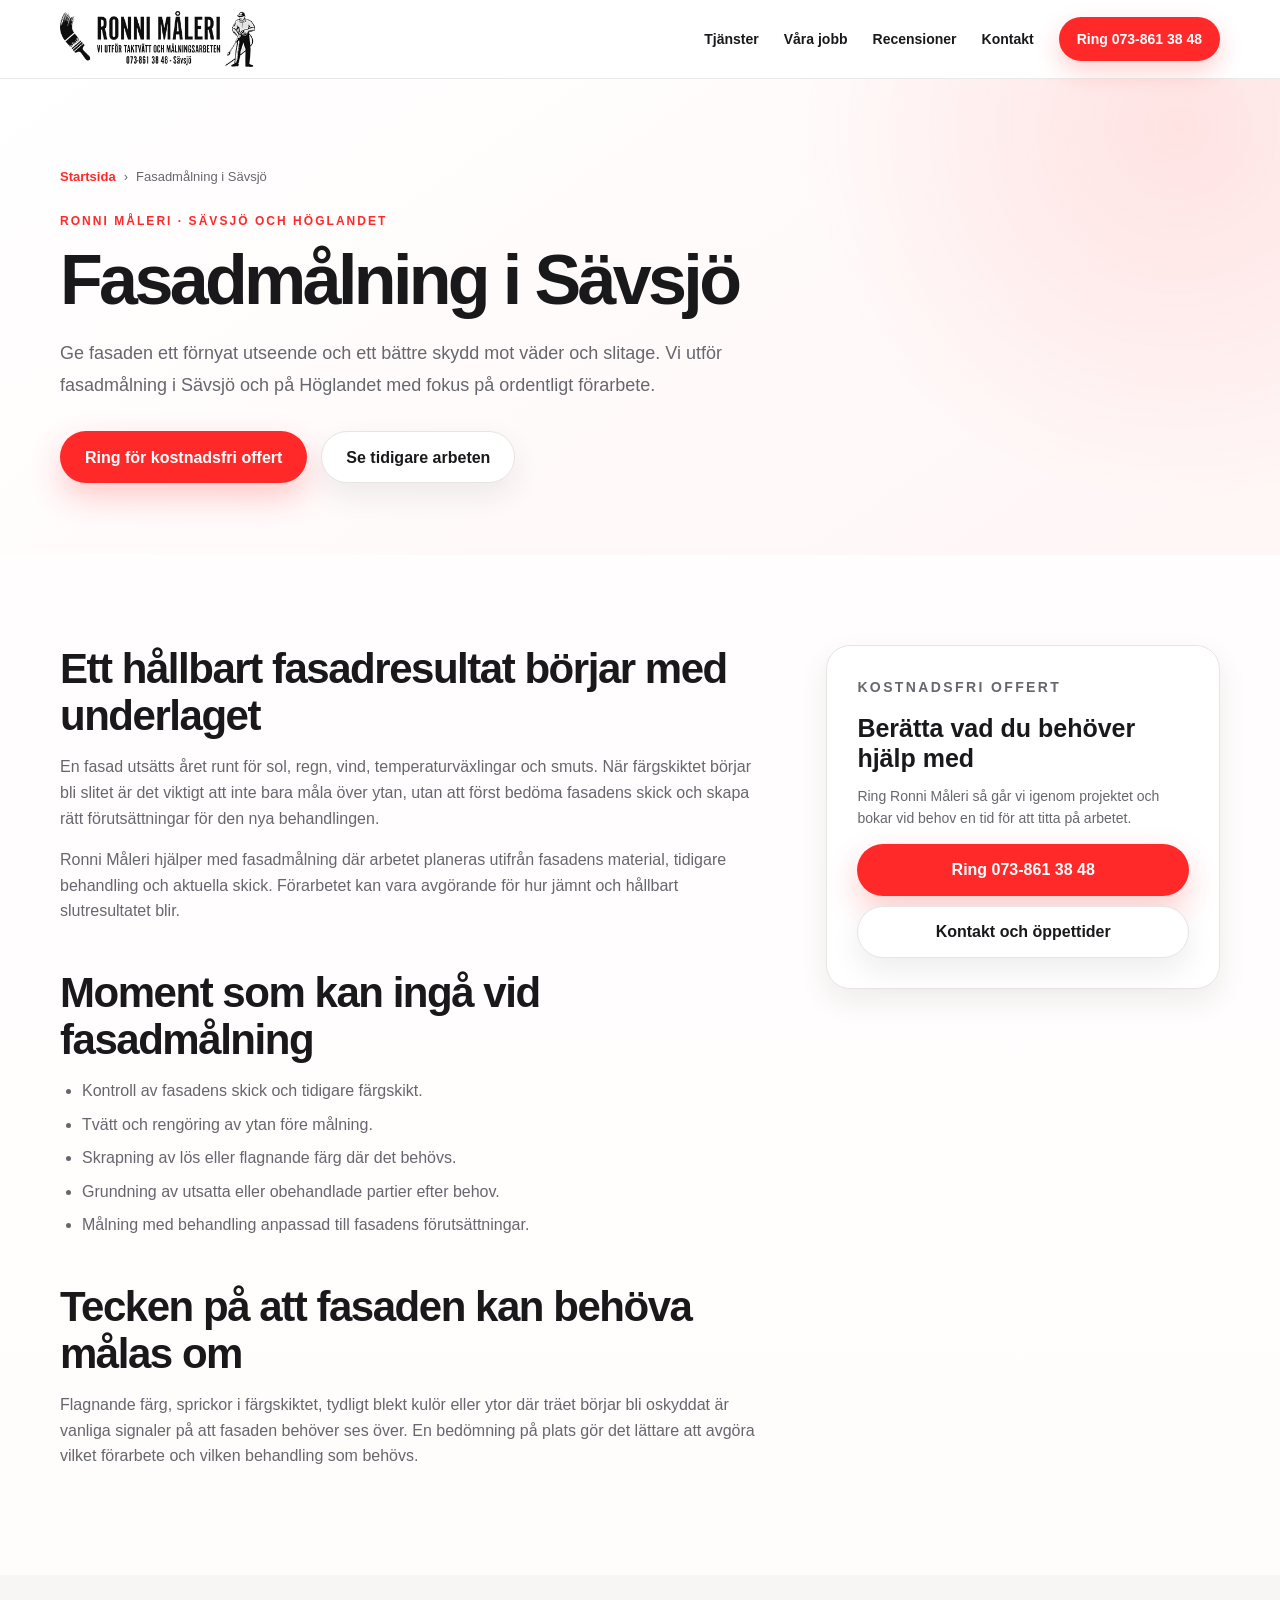
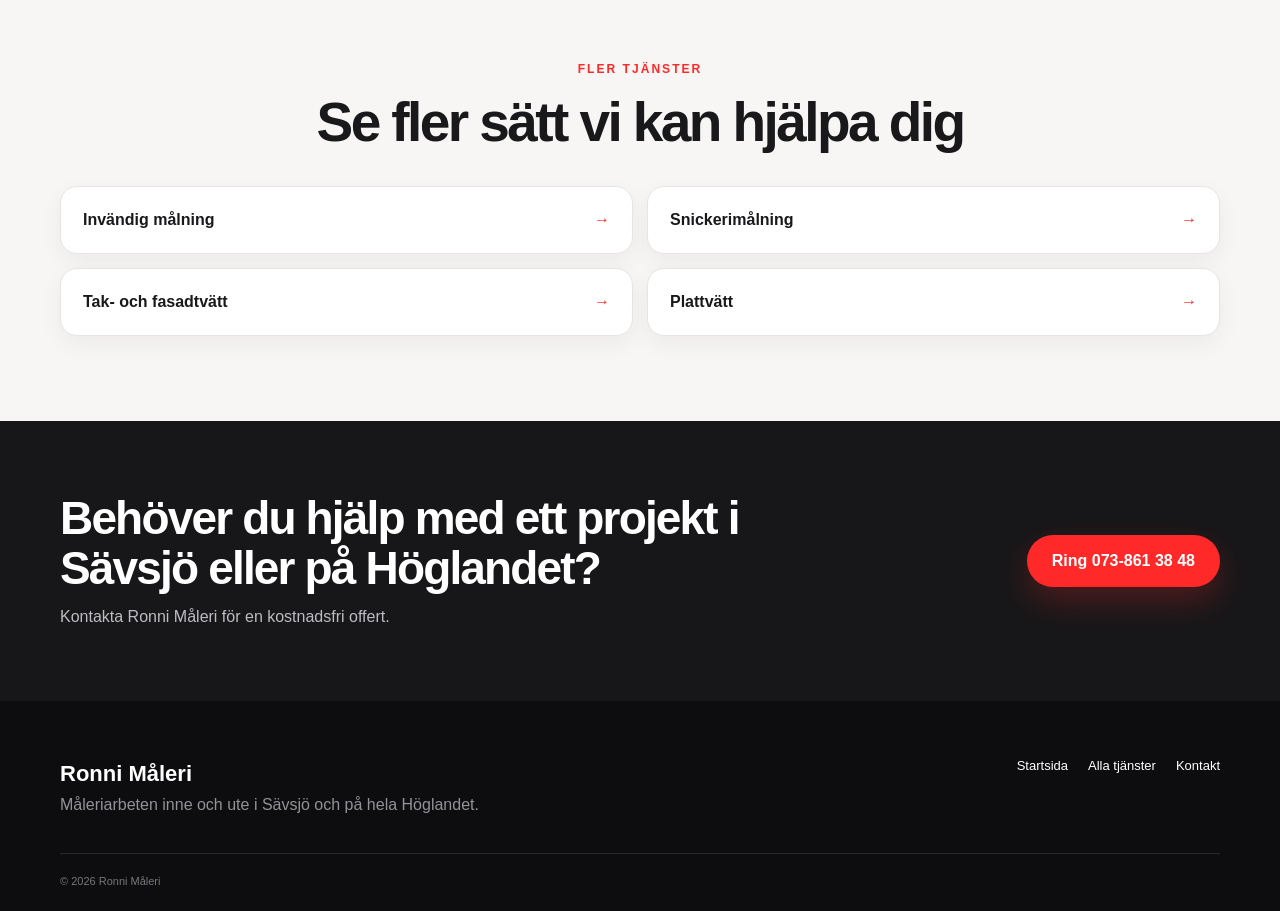
==== commit 6c01f87c: "Update index.html" ====
--- a/fasadmalning/index.html
+++ b/fasadmalning/index.html
@@ -83,9 +83,6 @@
           <h2>Moment som kan ingå vid fasadmålning</h2>
           <ul><li>Kontroll av fasadens skick och tidigare färgskikt.</li><li>Tvätt och rengöring av ytan före målning.</li><li>Skrapning av lös eller flagnande färg där det behövs.</li><li>Grundning av utsatta eller obehandlade partier efter behov.</li><li>Målning med behandling anpassad till fasadens förutsättningar.</li></ul>
 
-          <h2>Så arbetar vi med fasaden</h2>
-          <h3>1. Bedömning</h3><p>Vi går igenom fasadens ytor, åtkomlighet, skick och omfattning.</p><h3>2. Rengöring och förarbete</h3><p>Smuts och lösa färgskikt tas bort och ytan förbereds för den nya behandlingen.</p><h3>3. Grundning och målning</h3><p>Partier grundas vid behov och fasaden målas enligt vald behandling.</p><h3>4. Slutkontroll</h3><p>Vi går igenom resultatet och ser till att arbetsområdet lämnas i ordning.</p>
-
           <h2>Tecken på att fasaden kan behöva målas om</h2>
           <p>Flagnande färg, sprickor i färgskiktet, tydligt blekt kulör eller ytor där träet börjar bli oskyddat är vanliga signaler på att fasaden behöver ses över. En bedömning på plats gör det lättare att avgöra vilket förarbete och vilken behandling som behövs.</p>
         </article>
